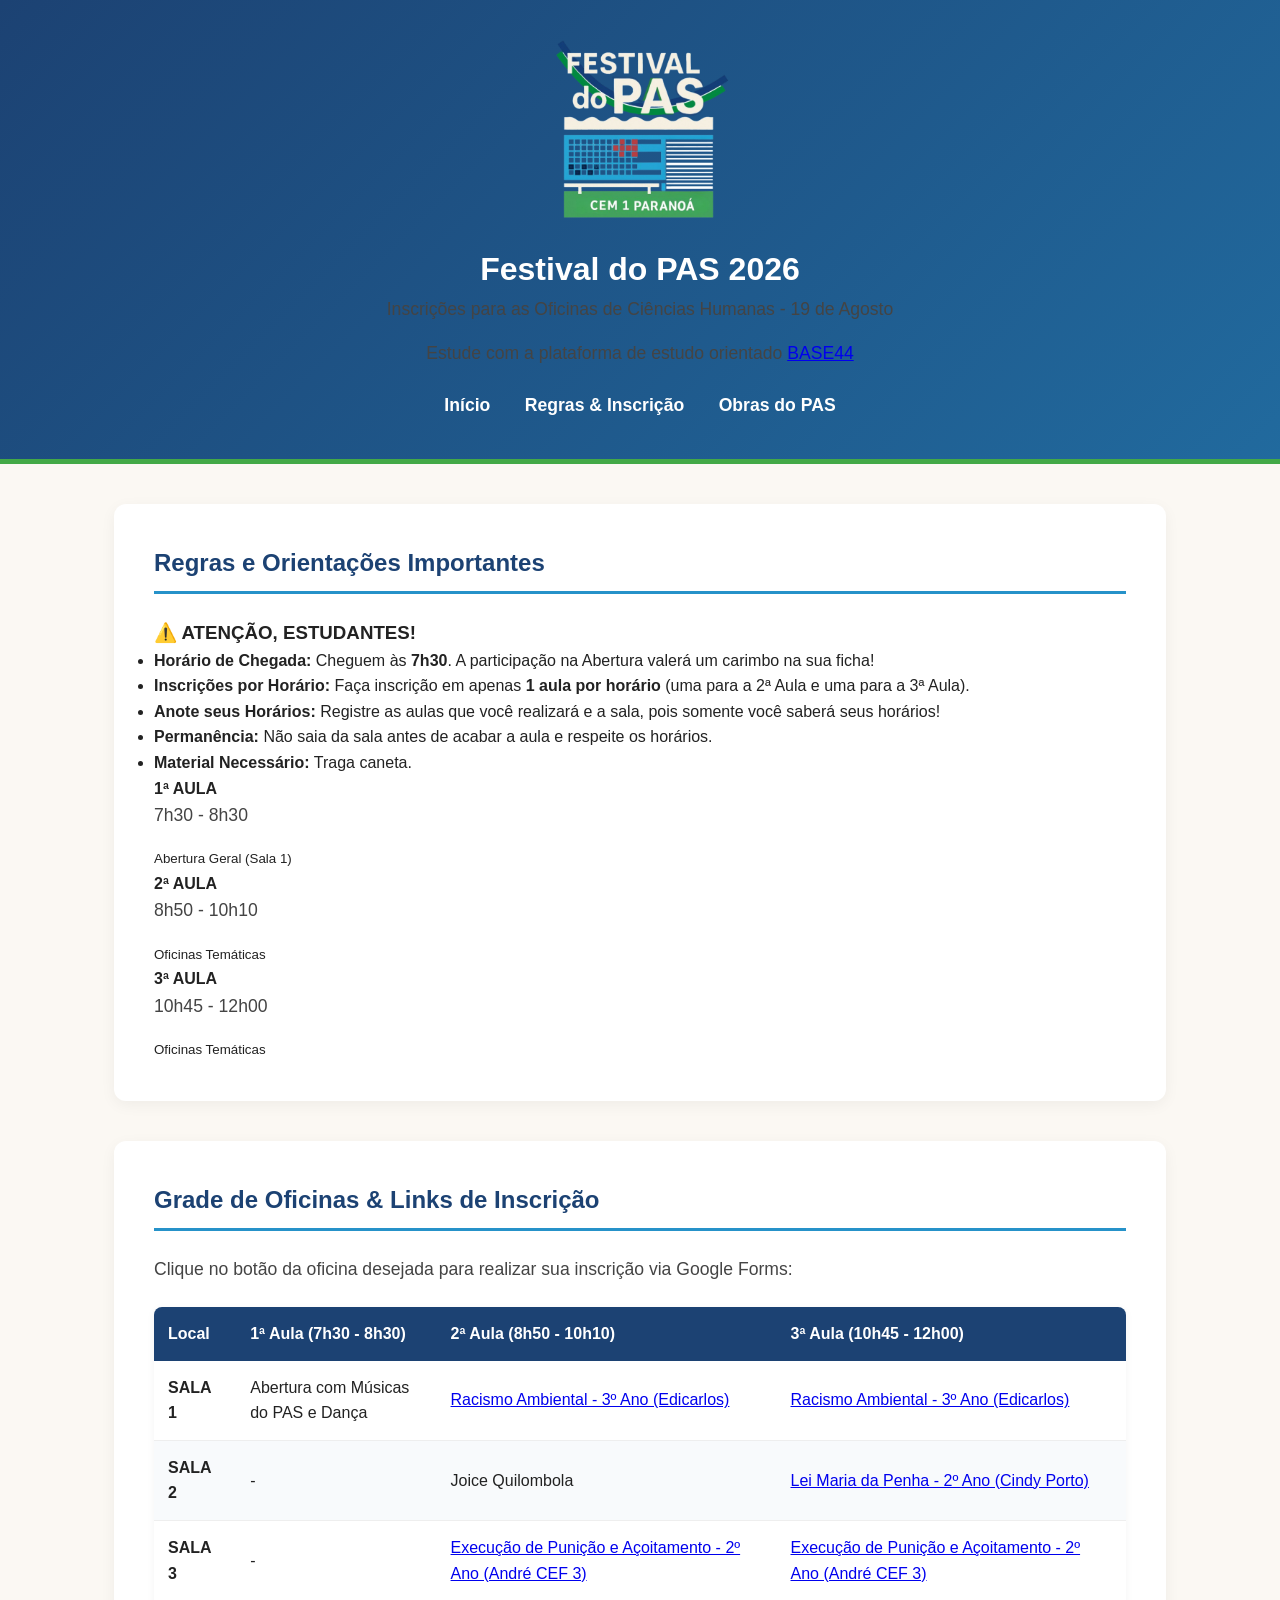
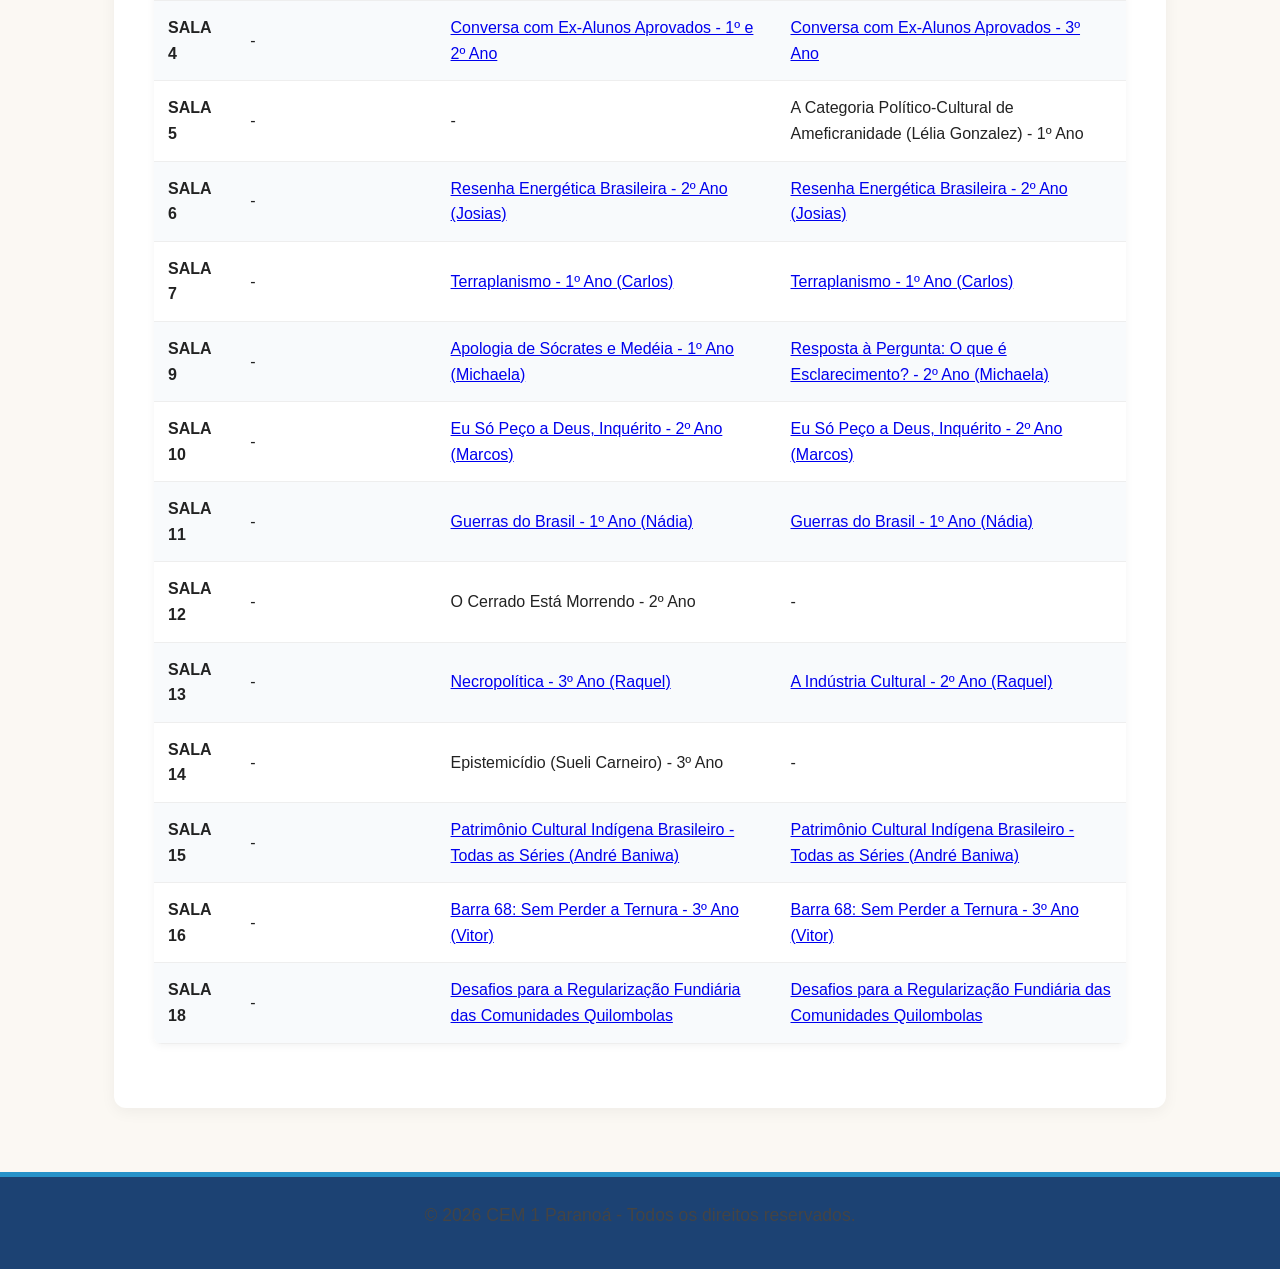
==== forminscricao.html @ 6276256a "Add files via upload" ====
<!DOCTYPE html>
<html lang="pt-br">
<head>
    <meta charset="UTF-8">
    <meta name="viewport" content="width=device-width, initial-scale=1.0">
    <title>Inscrições - Festival do PAS 2026 - CEM 1 Paranoá</title>
    <link rel="stylesheet" href="style.css">
</head>
<body>

    <header>
        <div class="logo-container">
            <img src="logo.png" alt="Logo Festival do PAS - CEM 1 Paranoá">
        </div>
        <h1>Festival do PAS 2026</h1>
        <p class="header-subtitle">Inscrições para as Oficinas de Ciências Humanas - 19 de Agosto</p>
        <p class="header-subtitle">Estude com a plataforma de estudo orientado <a href="https://educonectado.base44.app/Home" target="_blank" class="link-base44">BASE44</a></p> 
        <nav>
            <a href="index.html">Início</a>
            <a href="inscricao.html" class="nav-active">Regras & Inscrição</a>
            <a href="obras_pas.html">Obras do PAS</a>
        </nav>
    </header>

    <div class="container">
        
        <!-- Regras e Orientações Importantes -->
        <section id="regras" class="animar-entrada">
            <h2>Regras e Orientações Importantes</h2>
            <div class="regras-box">
                <h3>⚠️ ATENÇÃO, ESTUDANTES!</h3>
                <ul class="regras-list">
                    <li><strong>Horário de Chegada:</strong> Cheguem às <strong>7h30</strong>. A participação na Abertura valerá um carimbo na sua ficha!</li>
                    <li><strong>Inscrições por Horário:</strong> Faça inscrição em apenas <strong>1 aula por horário</strong> (uma para a 2ª Aula e uma para a 3ª Aula).</li>
                    <li><strong>Anote seus Horários:</strong> Registre as aulas que você realizará e a sala, pois somente você saberá seus horários!</li>
                    <li><strong>Permanência:</strong> Não saia da sala antes de acabar a aula e respeite os horários.</li>
                    <li><strong>Material Necessário:</strong> Traga caneta.</li>
                </ul>
            </div>

            <div class="horarios-info">
                <div class="horario-card">
                    <h4>1ª AULA</h4>
                    <p>7h30 - 8h30</p>
                    <small>Abertura Geral (Sala 1)</small>
                </div>
                <div class="horario-card">
                    <h4>2ª AULA</h4>
                    <p>8h50 - 10h10</p>
                    <small>Oficinas Temáticas</small>
                </div>
                <div class="horario-card">
                    <h4>3ª AULA</h4>
                    <p>10h45 - 12h00</p>
                    <small>Oficinas Temáticas</small>
                </div>
            </div>
        </section>

        <!-- Tabela de Oficinas e Links de Inscrição -->
        <section id="oficinas" class="animar-entrada">
            <h2>Grade de Oficinas & Links de Inscrição</h2>
            <p>Clique no botão da oficina desejada para realizar sua inscrição via Google Forms:</p>

            <div class="table-responsive">
                <table>
                    <thead>
                        <tr>
                            <th>Local</th>
                            <th>1ª Aula (7h30 - 8h30)</th>
                            <th>2ª Aula (8h50 - 10h10)</th>
                            <th>3ª Aula (10h45 - 12h00)</th>
                        </tr>
                    </thead>
                    <tbody>
                        <tr>
                            <td><strong>SALA 1</strong></td>
                            <td>Abertura com Músicas do PAS e Dança</td>
                            <td><a href="https://docs.google.com/forms/d/e/1FAIpQLScPtRq3sa3ZO0nm8jo3_hA0uq4TuVteVti5uzo6Lu3TLvKDow/viewform?usp=publish-editor" target="_blank" class="oficina-link">Racismo Ambiental - 3º Ano (Edicarlos)</a></td>
                            <td><a href="https://docs.google.com/forms/d/e/1FAIpQLSehTmVwo123Wmm-1dWCJYsnKZBIgPYTmJ-W1ZJ8TFBc1DajIg/viewform?usp=header" target="_blank" class="oficina-link">Racismo Ambiental - 3º Ano (Edicarlos)</a></td>
                        </tr>
                        <tr>
                            <td><strong>SALA 2</strong></td>
                            <td>-</td>
                            <td><span class="status-pendente">Joice Quilombola</span></td>
                            <td><a href="https://docs.google.com/forms/d/e/1FAIpQLSclWUi77KO20KzU6oZGlITAlIBweVQ9Bu3rYlbQzV83I3tO5A/viewform?usp=publish-editor" target="_blank" class="oficina-link">Lei Maria da Penha - 2º Ano (Cindy Porto)</a></td>
                        </tr>
                        <tr>
                            <td><strong>SALA 3</strong></td>
                            <td>-</td>
                            <td><a href="https://docs.google.com/forms/d/e/1FAIpQLSc52Ds3wAA375qGufdUHyMuS7sYXZVF0E9tW6pIGajxBAzGEQ/viewform?usp=publish-editor" target="_blank" class="oficina-link">Execução de Punição e Açoitamento - 2º Ano (André CEF 3)</a></td>
                            <td><a href="https://docs.google.com/forms/d/e/1FAIpQLSfnxTm4PnJM7YED0nUDdAbVJj8NAaPgSiWFgFOUjJIAswwDnQ/viewform?usp=publish-editor" target="_blank" class="oficina-link">Execução de Punição e Açoitamento - 2º Ano (André CEF 3)</a></td>
                        </tr>
                        <tr>
                            <td><strong>SALA 4</strong></td>
                            <td>-</td>
                            <td><a href="https://docs.google.com/forms/d/e/1FAIpQLSdfspEyhhRNfI4KUp9s6s2SFO3kVVhZr9R7JaMynNdQenVxWQ/viewform?usp=publish-editor" target="_blank" class="oficina-link">Conversa com Ex-Alunos Aprovados - 1º e 2º Ano</a></td>
                            <td><a href="https://docs.google.com/forms/d/e/1FAIpQLSf9jXlIrrnbakTxFWFPfQ-s28l0mHnMaMvLG-2NQoO6arsahg/viewform?usp=publish-editor" target="_blank" class="oficina-link">Conversa com Ex-Alunos Aprovados - 3º Ano</a></td>
                        </tr>
                        <tr>
                            <td><strong>SALA 5</strong></td>
                            <td>-</td>
                            <td>-</td>
                            <td><span class="status-pendente">A Categoria Político-Cultural de Ameficranidade (Lélia Gonzalez) - 1º Ano</span></td>
                        </tr>
                        <tr>
                            <td><strong>SALA 6</strong></td>
                            <td>-</td>
                            <td><a href="https://docs.google.com/forms/d/e/1FAIpQLSf-rOTgQBq2q6dhbECFEIknWI3-I06YF0DyDsY9DjaqHipMmQ/viewform?usp=publish-editor" target="_blank" class="oficina-link">Resenha Energética Brasileira - 2º Ano (Josias)</a></td>
                            <td><a href="https://docs.google.com/forms/d/e/1FAIpQLSdXfm6XT75jiR1rBws2Z2ALdVQocW-HF7jnwAwP4IEuHP3d9w/viewform?usp=publish-editor" target="_blank" class="oficina-link">Resenha Energética Brasileira - 2º Ano (Josias)</a></td>
                        </tr>
                        <tr>
                            <td><strong>SALA 7</strong></td>
                            <td>-</td>
                            <td><a href="https://docs.google.com/forms/d/e/1FAIpQLScphFr60W6oDI2eLcAb_5NtfSoloYdv6-_dOKlwXyogn-YPLA/viewform?usp=publish-editor" target="_blank" class="oficina-link">Terraplanismo - 1º Ano (Carlos)</a></td>
                            <td><a href="https://docs.google.com/forms/d/e/1FAIpQLSfC6HWiuh9gAsIEfC6DuJnLufUEjkDx5YsGat5JQqF-LnmrBQ/viewform?usp=publish-editor" target="_blank" class="oficina-link">Terraplanismo - 1º Ano (Carlos)</a></td>
                        </tr>
                        <tr>
                            <td><strong>SALA 9</strong></td>
                            <td>-</td>
                            <td><a href="https://docs.google.com/forms/d/e/1FAIpQLSeL2XFyfodAMW24Lw8IUyx2nE3UX7MBfOQ_etNb7mx1QMHcFA/viewform?usp=publish-editor" target="_blank" class="oficina-link">Apologia de Sócrates e Medéia - 1º Ano (Michaela)</a></td>
                            <td><a href="https://docs.google.com/forms/d/e/1FAIpQLScD33El-6WKlgFVJO6Lo6dIp4kjlfALuuXBuwQUh_POb32Hyw/viewform?usp=publish-editor" target="_blank" class="oficina-link">Resposta à Pergunta: O que é Esclarecimento? - 2º Ano (Michaela)</a></td>
                        </tr>
                        <tr>
                            <td><strong>SALA 10</strong></td>
                            <td>-</td>
                            <td><a href="https://docs.google.com/forms/d/e/1FAIpQLSdXTbb4gko1FjBnMFhc4XKsOCwvnwyAPdP45DoIScmybIhmtA/viewform?usp=publish-editor" target="_blank" class="oficina-link">Eu Só Peço a Deus, Inquérito - 2º Ano (Marcos)</a></td>
                            <td><a href="https://docs.google.com/forms/d/e/1FAIpQLScXD1efCZVItuXShLX7Vf1uot2Ml1fhTbYd8Bguz5l8x9zz3w/viewform?usp=publish-editor" target="_blank" class="oficina-link">Eu Só Peço a Deus, Inquérito - 2º Ano (Marcos)</a></td>
                        </tr>
                        <tr>
                            <td><strong>SALA 11</strong></td>
                            <td>-</td>
                            <td><a href="https://docs.google.com/forms/d/e/1FAIpQLSemY340fr3mHbwje04lQEN0qsy08dBIZA3H8bsX0fq0Vkah5g/viewform?usp=publish-editor" target="_blank" class="oficina-link">Guerras do Brasil - 1º Ano (Nádia)</a></td>
                            <td><a href="https://docs.google.com/forms/d/e/1FAIpQLSfHC3stkS8dANPRMn6k6AFSmId_3rvQ4MQ7OHRempajfdvvmA/viewform?usp=publish-editor" target="_blank" class="oficina-link">Guerras do Brasil - 1º Ano (Nádia)</a></td>
                        </tr>
                        <tr>
                            <td><strong>SALA 12</strong></td>
                            <td>-</td>
                            <td><span class="status-pendente">O Cerrado Está Morrendo - 2º Ano</span></td>
                            <td>-</td>
                        </tr>
                        <tr>
                            <td><strong>SALA 13</strong></td>
                            <td>-</td>
                            <td><a href="https://docs.google.com/forms/d/e/1FAIpQLScpMJpDwWyhmfjkfOj7SUKT5PI8mdolW8uwexk9UwXy8wQj7Q/viewform?usp=publish-editor" target="_blank" class="oficina-link">Necropolítica - 3º Ano (Raquel)</a></td>
                            <td><a href="https://docs.google.com/forms/d/e/1FAIpQLSeJeCE9KLqoSmyomF1bW5HyRoAZjzdNIVZ7MU5F4kBCCvBXiQ/viewform?usp=publish-editor" target="_blank" class="oficina-link">A Indústria Cultural - 2º Ano (Raquel)</a></td>
                        </tr>
                        <tr>
                            <td><strong>SALA 14</strong></td>
                            <td>-</td>
                            <td><span class="status-pendente">Epistemicídio (Sueli Carneiro) - 3º Ano</span></td>
                            <td>-</td>
                        </tr>
                        <tr>
                            <td><strong>SALA 15</strong></td>
                            <td>-</td>
                            <td><a href="https://docs.google.com/forms/d/e/1FAIpQLSfTQb0PcEgXxtl5SYKAigbkN-bmqKGjpNM0AuZWLLoahwkxeg/viewform?usp=publish-editor" target="_blank" class="oficina-link">Patrimônio Cultural Indígena Brasileiro - Todas as Séries (André Baniwa)</a></td>
                            <td><a href="https://docs.google.com/forms/d/e/1FAIpQLSdvWmAibiIh1oz0qGQlrVwjNNSBe59HwYs6wfLiMeQHCEKoWQ/viewform?usp=publish-editor" target="_blank" class="oficina-link">Patrimônio Cultural Indígena Brasileiro - Todas as Séries (André Baniwa)</a></td>
                        </tr>
                        <tr>
                            <td><strong>SALA 16</strong></td>
                            <td>-</td>
                            <td><a href="https://docs.google.com/forms/d/e/1FAIpQLSfRgjq2Q8CbsiE2JCGJod3QOISzVWbRtj8kyEIr9xFD1SH9og/viewform?usp=publish-editor" target="_blank" class="oficina-link">Barra 68: Sem Perder a Ternura - 3º Ano (Vitor)</a></td>
                            <td><a href="https://docs.google.com/forms/d/e/1FAIpQLScklGiiypDrzCzKbwvLM8riLG0DckW0i8OZAQnV4EGyswRMmw/viewform?usp=publish-editor" target="_blank" class="oficina-link">Barra 68: Sem Perder a Ternura - 3º Ano (Vitor)</a></td>
                        </tr>
                        <tr>
                            <td><strong>SALA 18</strong></td>
                            <td>-</td>
                            <td><a href="https://docs.google.com/forms/d/e/1FAIpQLSclLr53IkBZD95oiE3Hf1vNfjFwFMEaty1iKDAC1uzyVTzCmA/viewform?usp=publish-editor" target="_blank" class="oficina-link">Desafios para a Regularização Fundiária das Comunidades Quilombolas</a></td>
                            <td><a href="https://docs.google.com/forms/d/e/1FAIpQLSdnBFuvQ-TkPK3VpsKsnROZre0-KNLrhnPM6w2dCWJtLrqpYg/viewform?usp=publish-editor" target="_blank" class="oficina-link">Desafios para a Regularização Fundiária das Comunidades Quilombolas</a></td>
                        </tr>
                    </tbody>
                </table>
            </div>
        </section>

    </div>

    <footer>
        <p>&copy; 2026 CEM 1 Paranoá - Todos os direitos reservados.</p>
    </footer>

    <script src="script.js"></script>
</body>
</html>
---- style.css ----
/* Paleta de Cores baseada na Logo do CEM 1 Paranoá */
:root {
    --azul-escuro: #1c4273;
    --azul-claro: #2692c9;
    --verde: #43a947;
    --vermelho: #d9381e;
    --bg-claro: #fbf8f3;
    --branco: #ffffff;
    --texto-escuro: #222222;
}

* {
    margin: 0;
    padding: 0;
    box-sizing: border-box;
    font-family: 'Segoe UI', Tahoma, Geneva, Verdana, sans-serif;
}

body {
    background-color: var(--bg-claro);
    color: var(--texto-escuro);
    line-height: 1.6;
    overflow-x: hidden; /* Evita barras de rolagem indesejadas nas animações */
}

/* Cabeçalho */
header {
    background: linear-gradient(-45deg, #1c4273, #2692c9, #1c4273);
    background-size: 400% 400%;
    animation: gradientBG 15s ease infinite; /* Gradiente que se move suavemente ao fundo */
    color: var(--branco);
    padding: 2.5rem 1.5rem;
    text-align: center;
    border-bottom: 5px solid var(--verde);
}

@keyframes gradientBG {
    0% { background-position: 0% 50%; }
    50% { background-position: 100% 50%; }
    100% { background-position: 0% 50%; }
}

.logo-container img {
    max-width: 180px;
    height: auto;
    margin-bottom: 1rem;
    transition: transform 0.5s cubic-bezier(0.175, 0.885, 0.32, 1.275);
}

.logo-container img:hover {
    transform: scale(1.08) rotate(2deg); /* Logo ganha vida ao passar o mouse */
}

nav {
    margin-top: 1.5rem;
}

nav a {
    color: var(--branco);
    text-decoration: none;
    margin: 0 15px;
    font-weight: bold;
    font-size: 1.1rem;
    position: relative;
    padding-bottom: 5px;
    transition: color 0.3s;
}

/* Linha dinâmica sob os links do menu */
nav a::after {
    content: '';
    position: absolute;
    width: 0;
    height: 3px;
    bottom: 0;
    left: 0;
    background-color: var(--verde);
    transition: width 0.3s ease;
}

nav a:hover::after {
    width: 100%;
}

nav a:hover {
    color: var(--branco);
}

/* Containers de Conteúdo */
.container {
    max-width: 1100px;
    margin: 2.5rem auto;
    padding: 0 1.5rem;
}

section {
    background: var(--branco);
    padding: 2.5rem;
    border-radius: 12px;
    box-shadow: 0 4px 15px rgba(0,0,0,0.05);
    margin-bottom: 2.5rem;
    transition: transform 0.3s ease, box-shadow 0.3s ease;
}

section:hover {
    box-shadow: 0 8px 25px rgba(0,0,0,0.1); /* Sombra mais profunda no hover */
}

h2 {
    color: var(--azul-escuro);
    margin-bottom: 1.5rem;
    border-bottom: 3px solid var(--azul-claro);
    padding-bottom: 0.5rem;
}

p {
    margin-bottom: 1rem;
    font-size: 1.1rem;
    color: #444;
}

/* Botões */
.btn {
    display: inline-block;
    background-color: var(--vermelho);
    color: var(--branco);
    padding: 1rem 2.5rem;
    text-decoration: none;
    font-weight: bold;
    font-size: 1.2rem;
    border-radius: 50px; /* Botão mais arredondado e moderno */
    text-align: center;
    transition: all 0.3s cubic-bezier(0.175, 0.885, 0.32, 1.275);
    box-shadow: 0 4px 15px rgba(217, 56, 30, 0.3);
}

.btn:hover {
    background-color: #b82e18;
    transform: translateY(-4px);
    box-shadow: 0 8px 25px rgba(217, 56, 30, 0.5);
}

.btn:active {
    transform: translateY(-1px);
}

.center-btn {
    text-align: center;
    margin-top: 2rem;
}

/* Seção de Fotos (Grid) */
.galeria {
    display: grid;
    grid-template-columns: repeat(auto-fit, minmax(280px, 1fr));
    gap: 1.5rem;
    margin-top: 1.5rem;
}

.foto-card {
    background: #eee;
    height: 250px; /* Ajustado para padrão fixo */
    border-radius: 8px;
    display: flex;
    align-items: center;
    justify-content: center;
    overflow: hidden;
    box-shadow: 0 4px 8px rgba(0,0,0,0.1);
    transition: all 0.3s ease;
    cursor: pointer;
}

.foto-card:hover {
    transform: translateY(-5px);
    box-shadow: 0 8px 16px rgba(0,0,0,0.15);
}

/* Seção de Relatos */
.relatos-container {
    display: flex;
    flex-direction: column;
    gap: 1.5rem;
}

.relato-box {
    border-left: 5px solid var(--verde);
    background: #f9f9f9;
    padding: 1.5rem;
    border-radius: 0 8px 8px 0;
    transition: transform 0.3s ease;
}

.relato-box:hover {
    transform: translateX(5px); /* Desloca sutilmente para o lado */
}

.relato-box em {
    display: block;
    margin-top: 0.5rem;
    color: var(--azul-escuro);
    font-weight: bold;
}

/* Tabela de Horários */
table {
    width: 100%;
    border-collapse: collapse;
    margin: 1.5rem 0;
    border-radius: 8px;
    overflow: hidden;
    box-shadow: 0 2px 8px rgba(0,0,0,0.05);
}

th, td {
    padding: 14px;
    text-align: left;
    transition: background-color 0.2s;
}

th {
    background-color: var(--azul-escuro);
    color: var(--branco);
    border: none;
}

td {
    border-bottom: 1px solid #eee;
}

tr:nth-child(even) {
    background-color: #f8fafc;
}

tr:hover td {
    background-color: rgba(38, 146, 201, 0.1); /* Ilumina a linha da tabela sob o mouse */
}

/* Rodapé */
footer {
    background-color: var(--azul-escuro);
    color: var(--branco);
    text-align: center;
    padding: 1.5rem;
    margin-top: 4rem;
    border-top: 5px solid var(--azul-claro);
}

/* --- CLASSES DE ANIMAÇÃO PARA O JAVASCRIPT --- */
.animar-entrada {
    opacity: 0;
    transform: translateY(40px);
    transition: opacity 0.8s ease-out, transform 0.8s ease-out;
}

.animar-entrada.visivel {
    opacity: 1;
    transform: translateY(0);
}

.foto-galeria {
    width: 100%;       
    height: 100%;     
    object-fit: cover; /* Corta proporcionalmente sem distorcer */
    border-radius: 8px; 
    transition: transform 0.5s ease;
}

.foto-card:hover .foto-galeria {
    transform: scale(1.04);
}
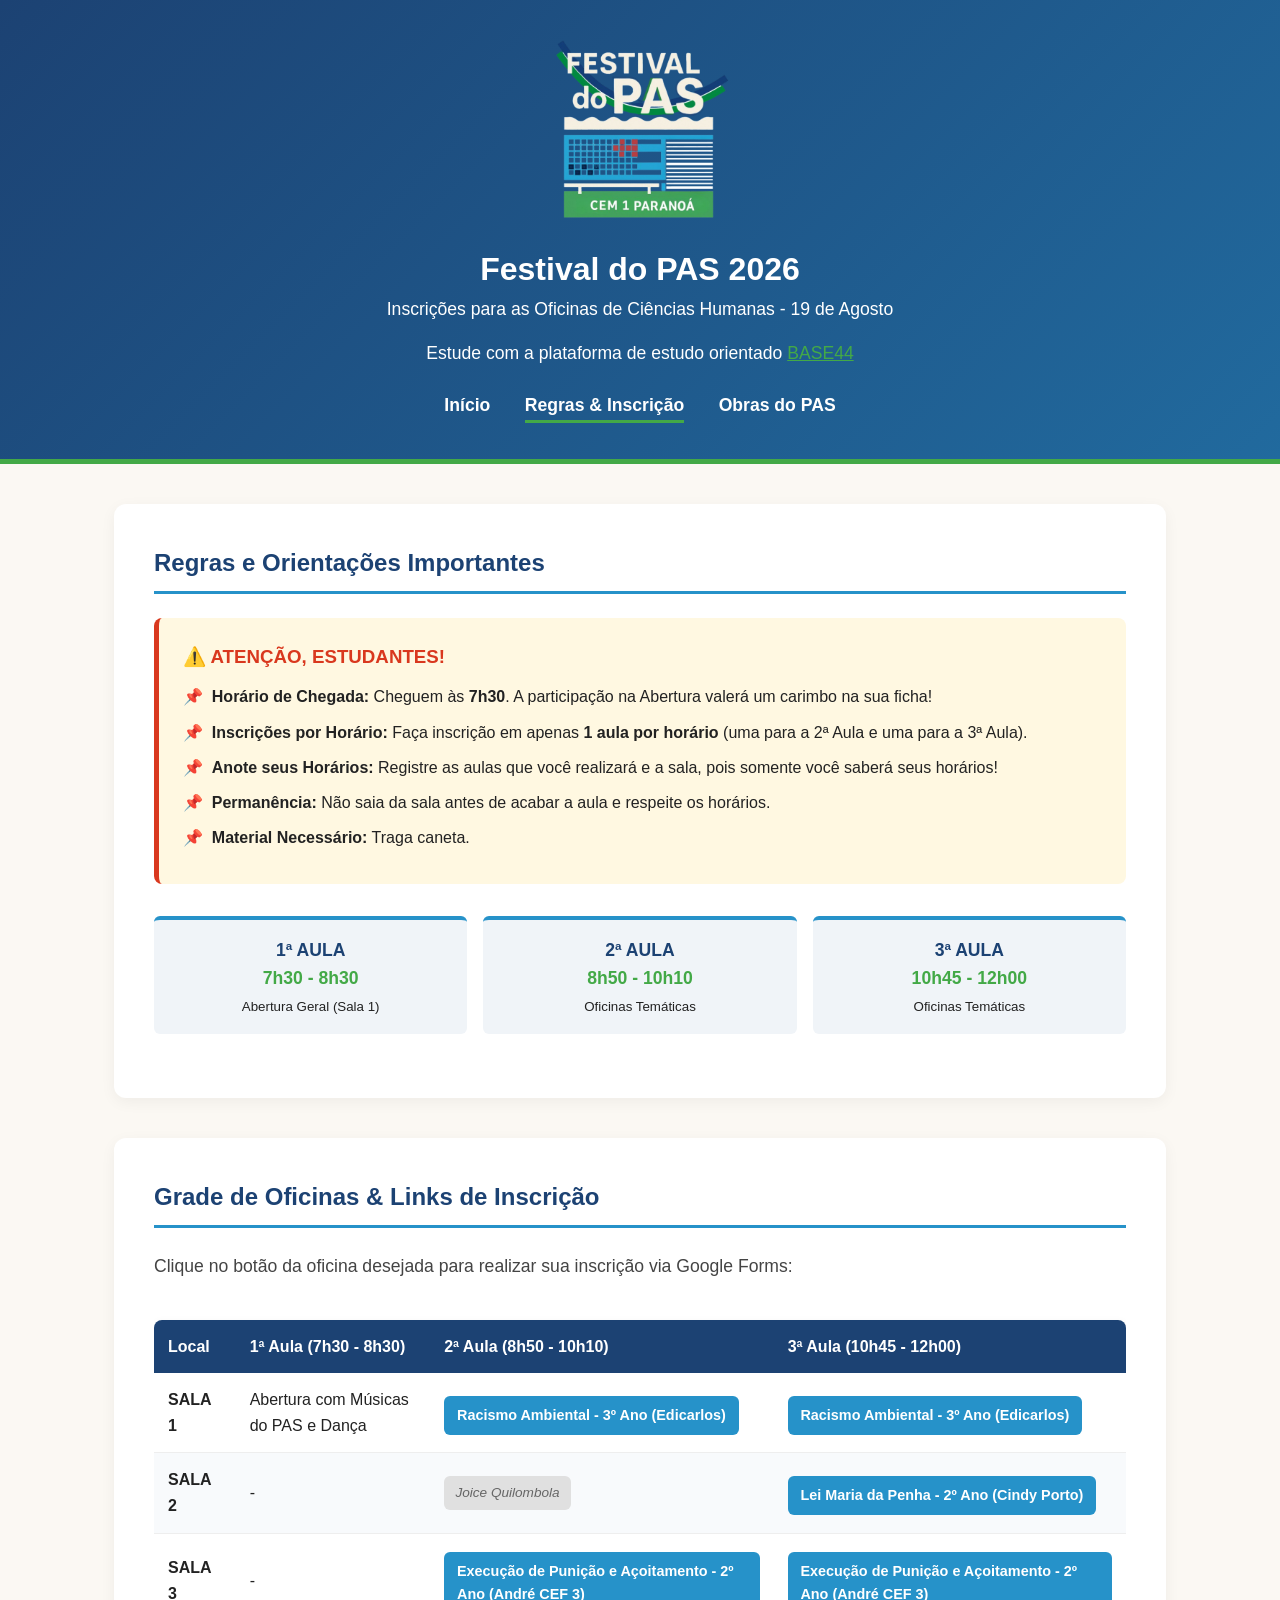
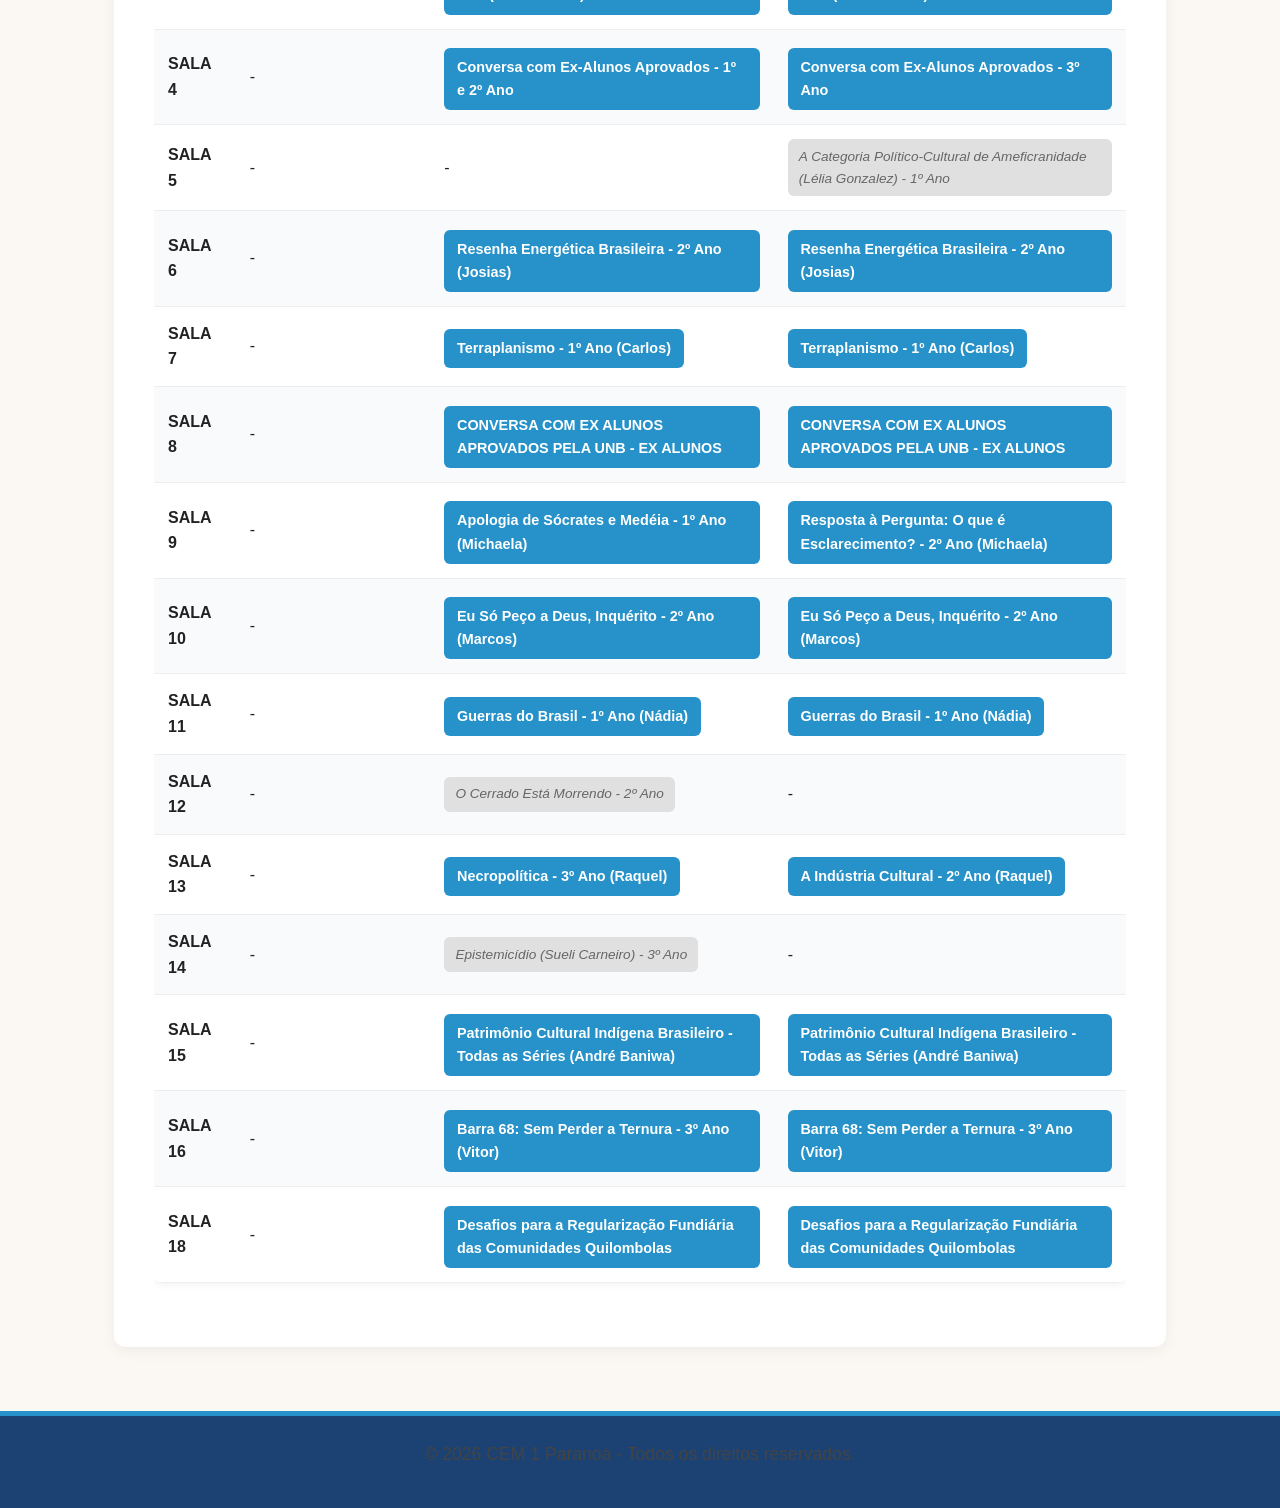
==== commit 5701b214: "Add files via upload" ====
--- a/forminscricao.html
+++ b/forminscricao.html
@@ -116,6 +116,12 @@
                             <td><a href="https://docs.google.com/forms/d/e/1FAIpQLSfC6HWiuh9gAsIEfC6DuJnLufUEjkDx5YsGat5JQqF-LnmrBQ/viewform?usp=publish-editor" target="_blank" class="oficina-link">Terraplanismo - 1º Ano (Carlos)</a></td>
                         </tr>
                         <tr>
+                            <td><strong>SALA 8</strong></td>
+                            <td>-</td>
+                            <td><a href="https://docs.google.com/forms/d/e/1FAIpQLScLveR-uBl7wnlFz2Jj37qEf4skRts8BJVBog01rBaSxLTLvA/viewform?usp=publish-editor" target="_blank" class="oficina-link">CONVERSA COM EX ALUNOS APROVADOS PELA UNB - EX ALUNOS</a></td>
+                            <td><a href="https://docs.google.com/forms/d/e/1FAIpQLSej_9ZLGlJRgR71Dl3ZpXcGXgFeGBH9V9uHcgkHSbtY4A6tMQ/viewform?usp=publish-editor" target="_blank" class="oficina-link">CONVERSA COM EX ALUNOS APROVADOS PELA UNB - EX ALUNOS</a></td>
+                        </tr>
+                        <tr>
                             <td><strong>SALA 9</strong></td>
                             <td>-</td>
                             <td><a href="https://docs.google.com/forms/d/e/1FAIpQLSeL2XFyfodAMW24Lw8IUyx2nE3UX7MBfOQ_etNb7mx1QMHcFA/viewform?usp=publish-editor" target="_blank" class="oficina-link">Apologia de Sócrates e Medéia - 1º Ano (Michaela)</a></td>
--- a/style.css
+++ b/style.css
@@ -34,6 +34,15 @@
     border-bottom: 5px solid var(--verde);
 }
 
+.header-subtitle {
+    color: var(--branco);
+}
+
+.link-base44 {
+    color: var(--verde);
+    text-decoration: underline;
+}
+
 @keyframes gradientBG {
     0% { background-position: 0% 50%; }
     50% { background-position: 100% 50%; }
@@ -64,6 +73,10 @@
     position: relative;
     padding-bottom: 5px;
     transition: color 0.3s;
+}
+
+nav a.nav-active {
+    border-bottom: 3px solid var(--verde);
 }
 
 /* Linha dinâmica sob os links do menu */
@@ -267,4 +280,96 @@
 
 .foto-card:hover .foto-galeria {
     transform: scale(1.04);
+}
+
+/* --- ESTILOS ADICIONADOS DE REGRAS, TABELAS E CARDS DE INSCRICÃO --- */
+.regras-box {
+    background-color: #fff8e1;
+    border-left: 5px solid var(--vermelho);
+    padding: 1.5rem;
+    border-radius: 8px;
+    margin-bottom: 2rem;
+}
+
+.regras-box h3 {
+    color: var(--vermelho);
+    margin-bottom: 0.8rem;
+}
+
+.regras-list {
+    list-style: none;
+    padding-left: 0;
+}
+
+.regras-list li {
+    position: relative;
+    padding-left: 1.8rem;
+    margin-bottom: 0.6rem;
+    font-weight: 500;
+}
+
+.regras-list li::before {
+    content: "📌";
+    position: absolute;
+    left: 0;
+    top: 0;
+}
+
+.horarios-info {
+    display: grid;
+    grid-template-columns: repeat(auto-fit, minmax(220px, 1fr));
+    gap: 1rem;
+    margin: 1.5rem 0;
+}
+
+.horario-card {
+    background: #f0f4f8;
+    border-top: 4px solid var(--azul-claro);
+    padding: 1rem;
+    border-radius: 6px;
+    text-align: center;
+}
+
+.horario-card h4 {
+    color: var(--azul-escuro);
+    font-size: 1.1rem;
+}
+
+.horario-card p {
+    margin-bottom: 0;
+    font-weight: bold;
+    color: var(--verde);
+}
+
+.oficina-link {
+    display: inline-block;
+    background-color: var(--azul-claro);
+    color: var(--branco);
+    padding: 0.5rem 0.8rem;
+    border-radius: 6px;
+    text-decoration: none;
+    font-size: 0.9rem;
+    font-weight: bold;
+    transition: background 0.2s, transform 0.2s;
+    margin-top: 0.3rem;
+}
+
+.oficina-link:hover {
+    background-color: var(--azul-escuro);
+    transform: translateY(-2px);
+}
+
+.status-pendente {
+    display: inline-block;
+    background-color: #e0e0e0;
+    color: #666;
+    padding: 0.4rem 0.7rem;
+    border-radius: 6px;
+    font-size: 0.85rem;
+    font-style: italic;
+}
+
+.table-responsive {
+    width: 100%;
+    overflow-x: auto;
 }
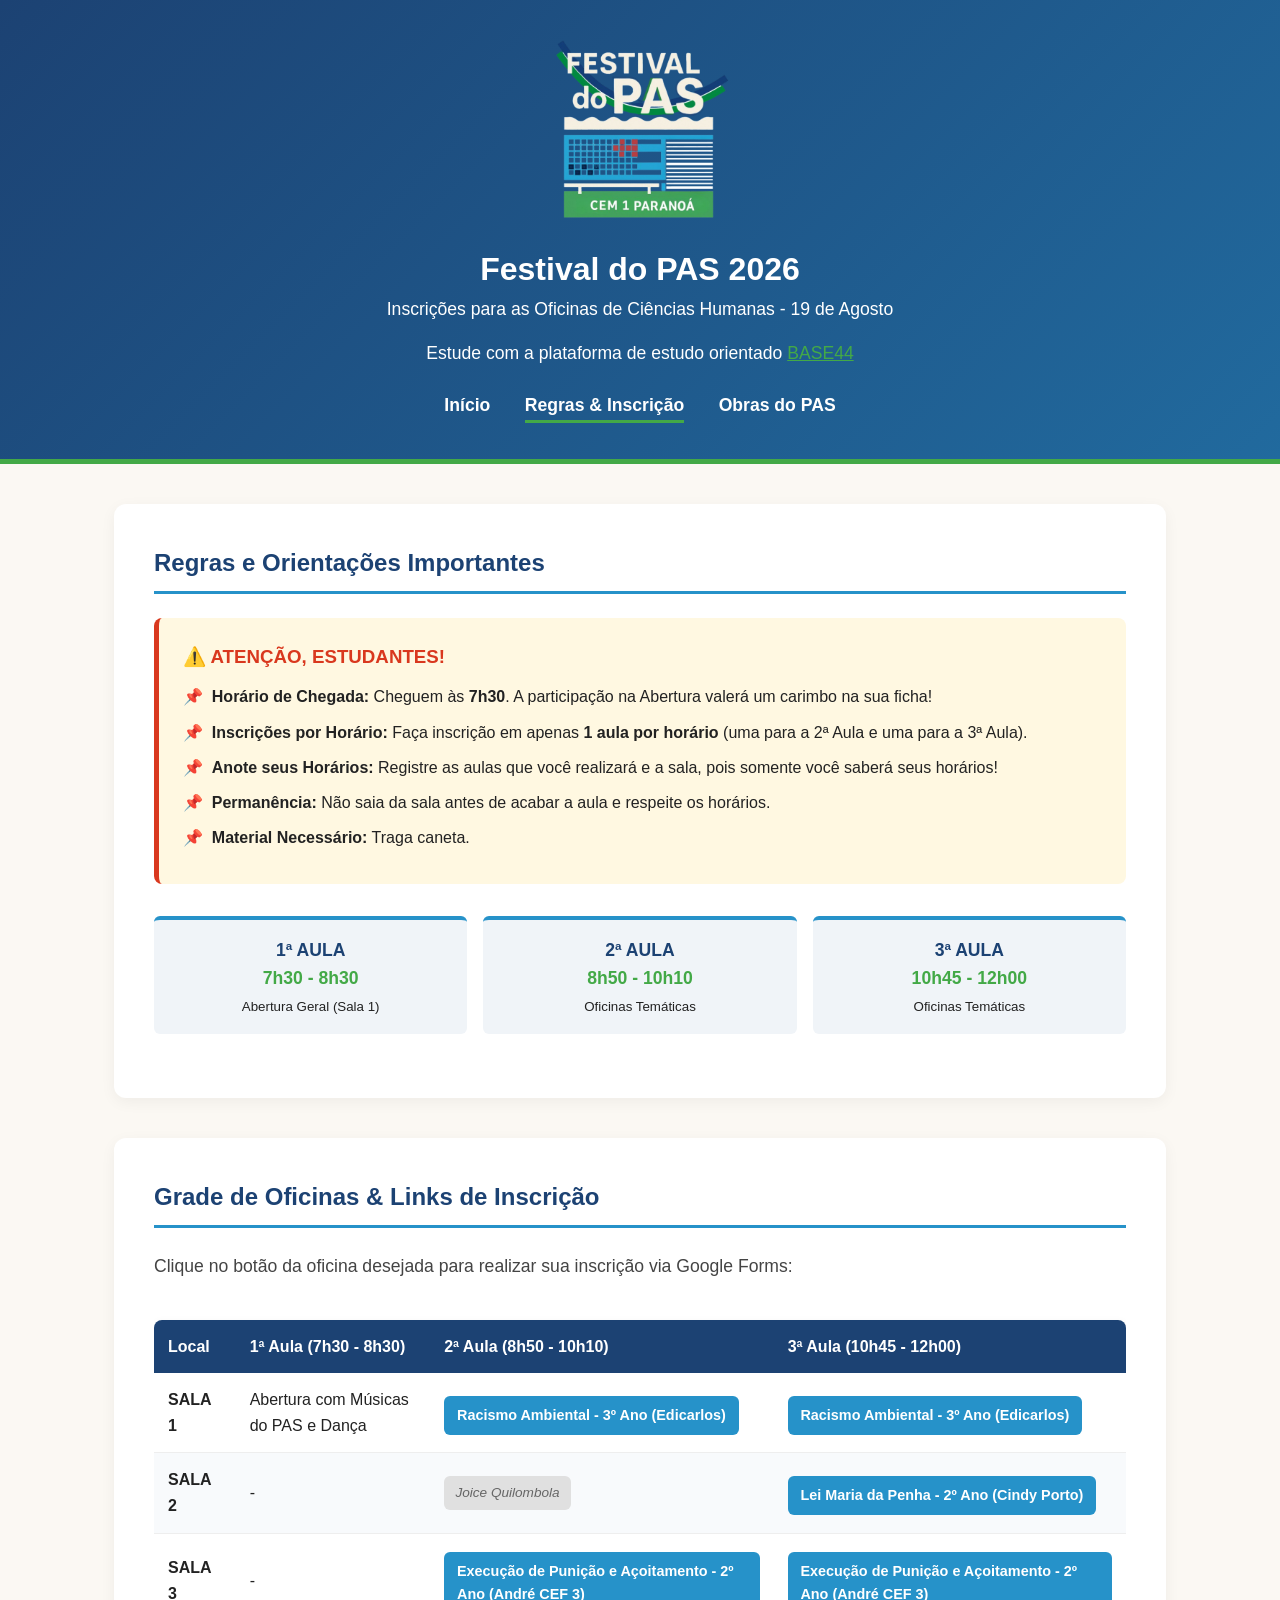
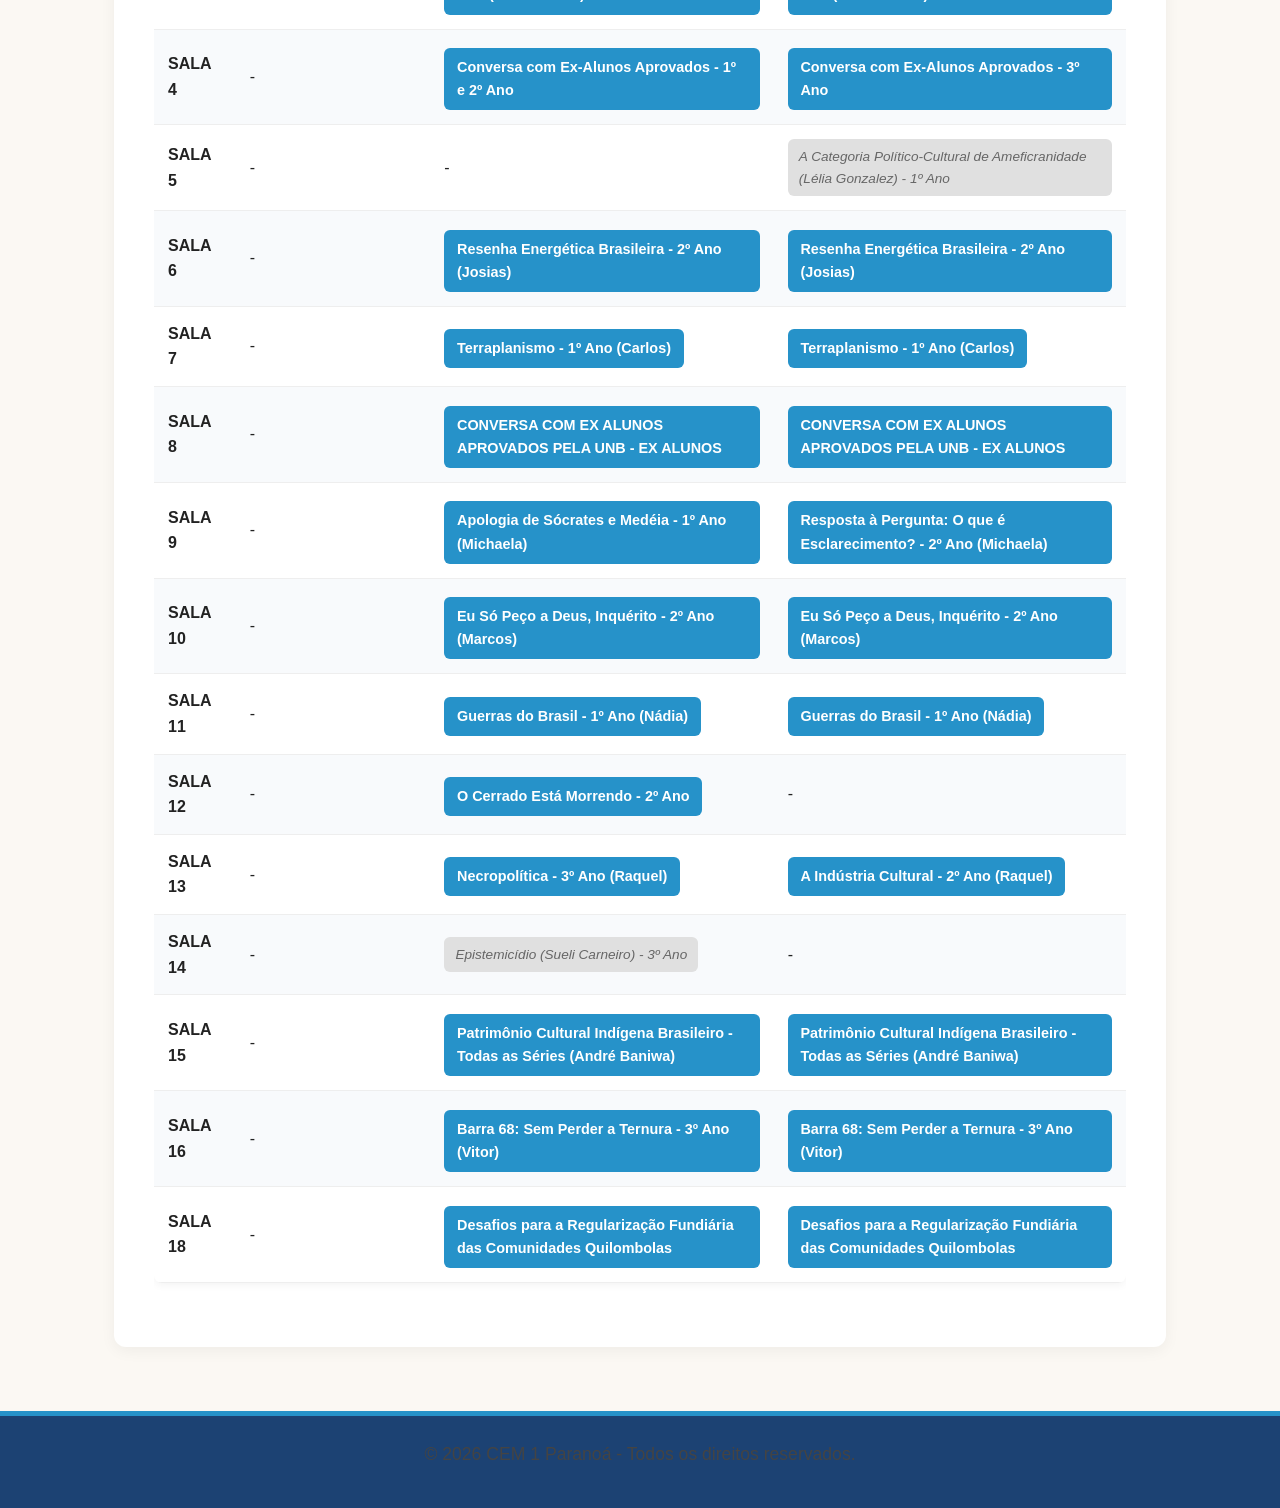
==== commit 13cca910: "Add files via upload" ====
--- a/forminscricao.html
+++ b/forminscricao.html
@@ -142,7 +142,7 @@
                         <tr>
                             <td><strong>SALA 12</strong></td>
                             <td>-</td>
-                            <td><span class="status-pendente">O Cerrado Está Morrendo - 2º Ano</span></td>
+                            <td><a href="https://docs.google.com/forms/d/e/1FAIpQLSeNPwH1zCeciIgVHGG0wkbA_W_D8RwaMJ2-UKztpEz-Wc4UOQ/viewform?usp=publish-editor" target="_blank" class="oficina-link">O Cerrado Está Morrendo - 2º Ano</span></td>
                             <td>-</td>
                         </tr>
                         <tr>
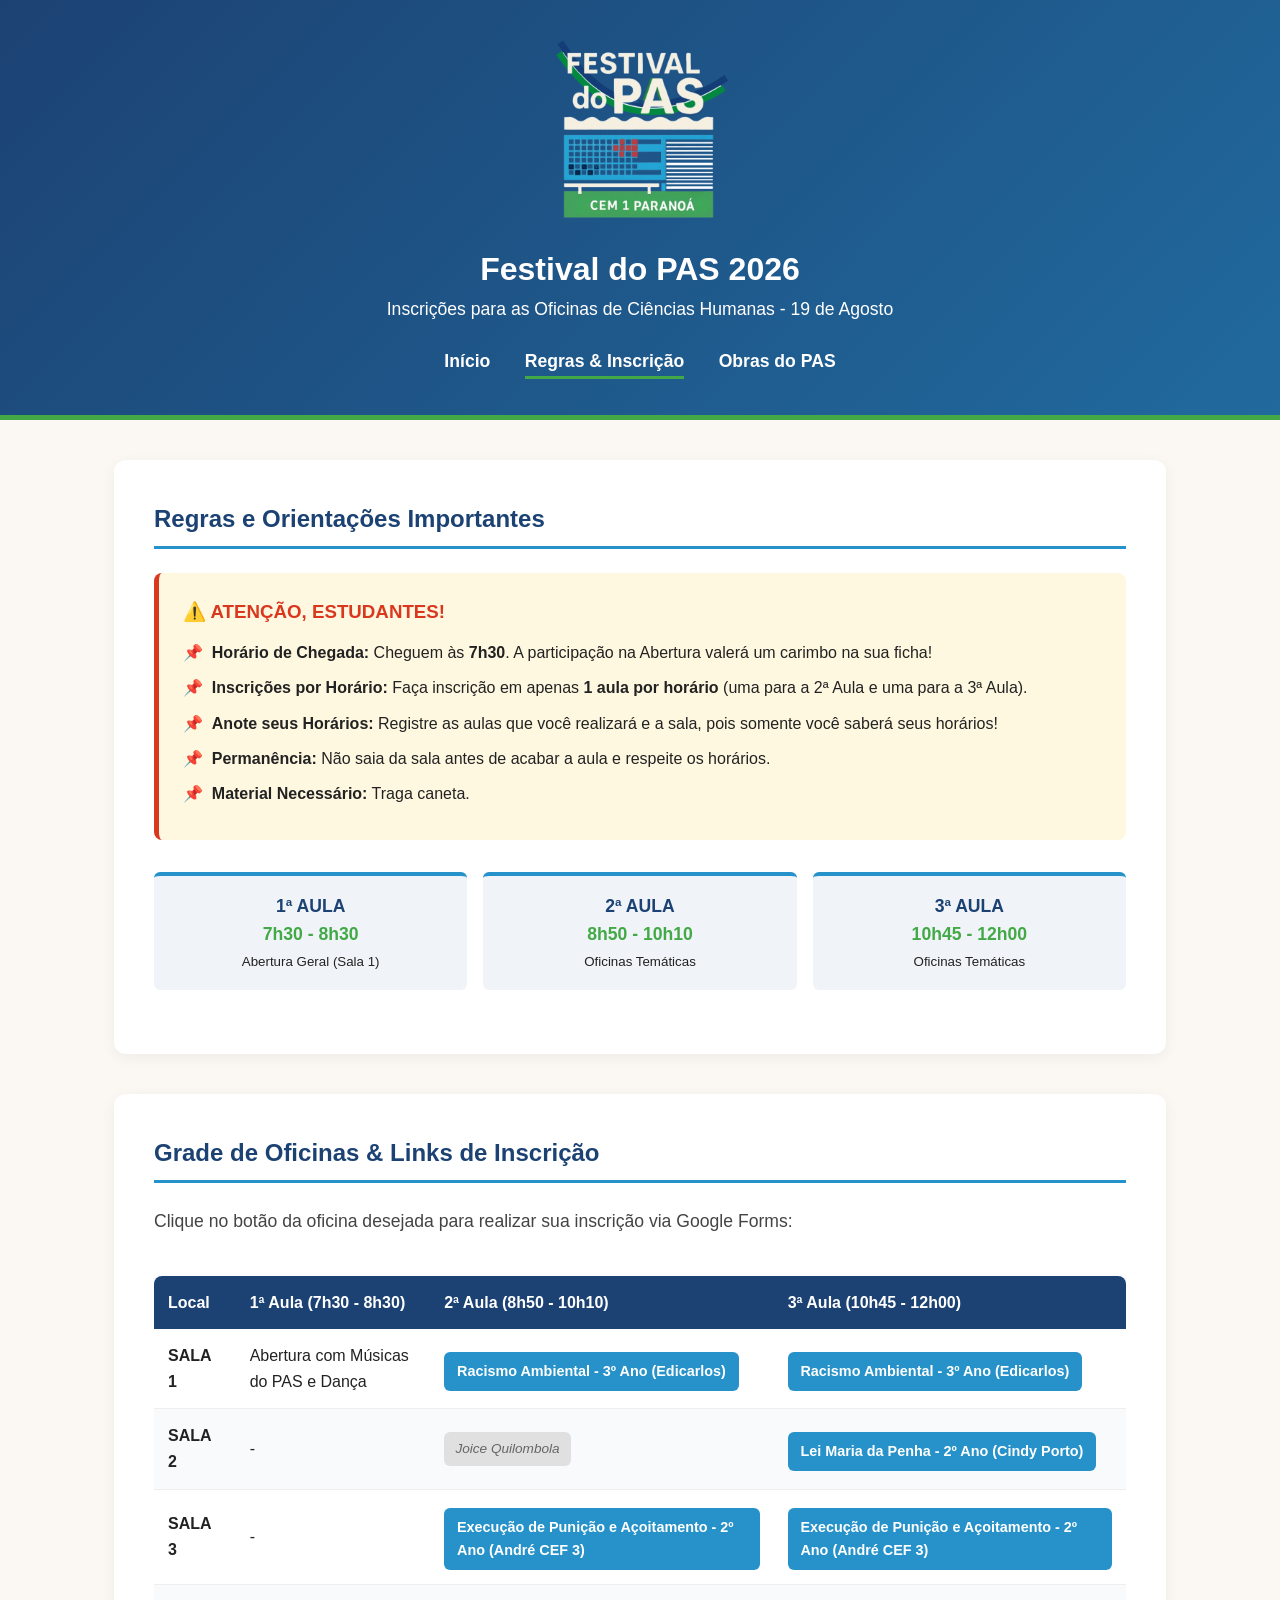
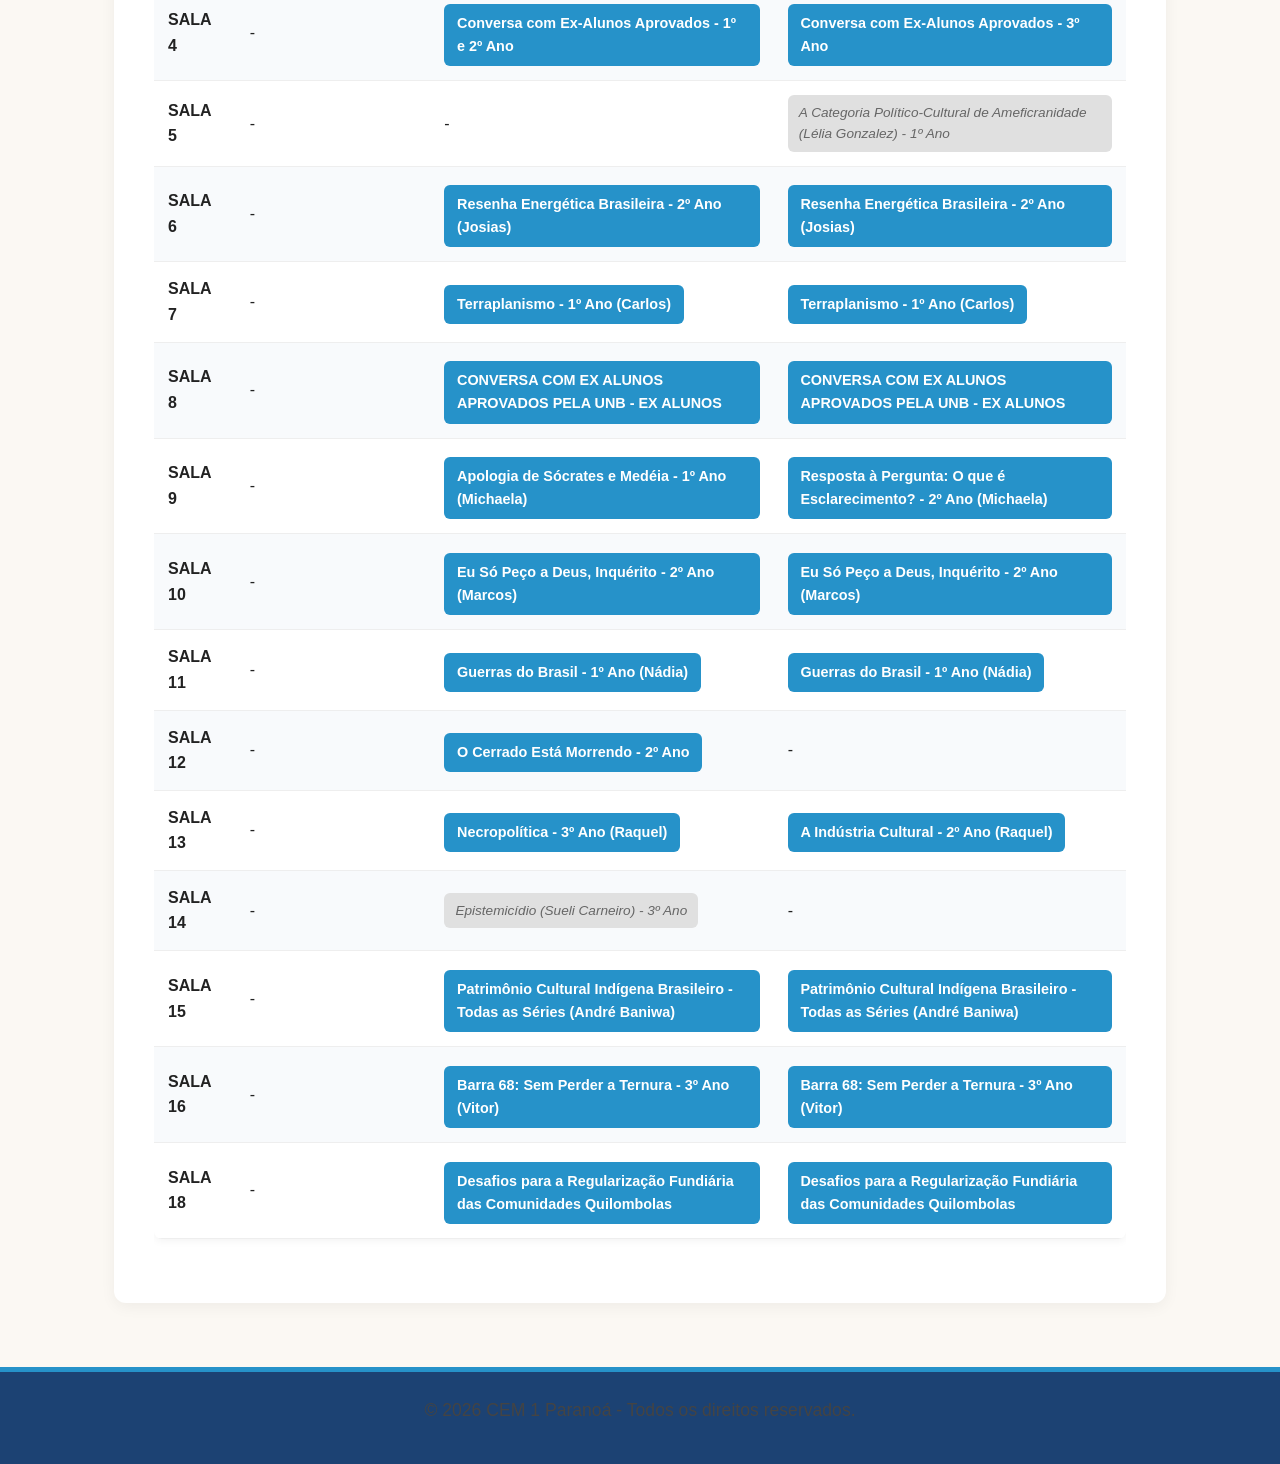
==== commit c25d9d66: "Update forminscricao.html" ====
--- a/forminscricao.html
+++ b/forminscricao.html
@@ -14,7 +14,6 @@
         </div>
         <h1>Festival do PAS 2026</h1>
         <p class="header-subtitle">Inscrições para as Oficinas de Ciências Humanas - 19 de Agosto</p>
-        <p class="header-subtitle">Estude com a plataforma de estudo orientado <a href="https://educonectado.base44.app/Home" target="_blank" class="link-base44">BASE44</a></p> 
         <nav>
             <a href="index.html">Início</a>
             <a href="inscricao.html" class="nav-active">Regras & Inscrição</a>
@@ -188,4 +187,4 @@
 
     <script src="script.js"></script>
 </body>
-</html>+</html>
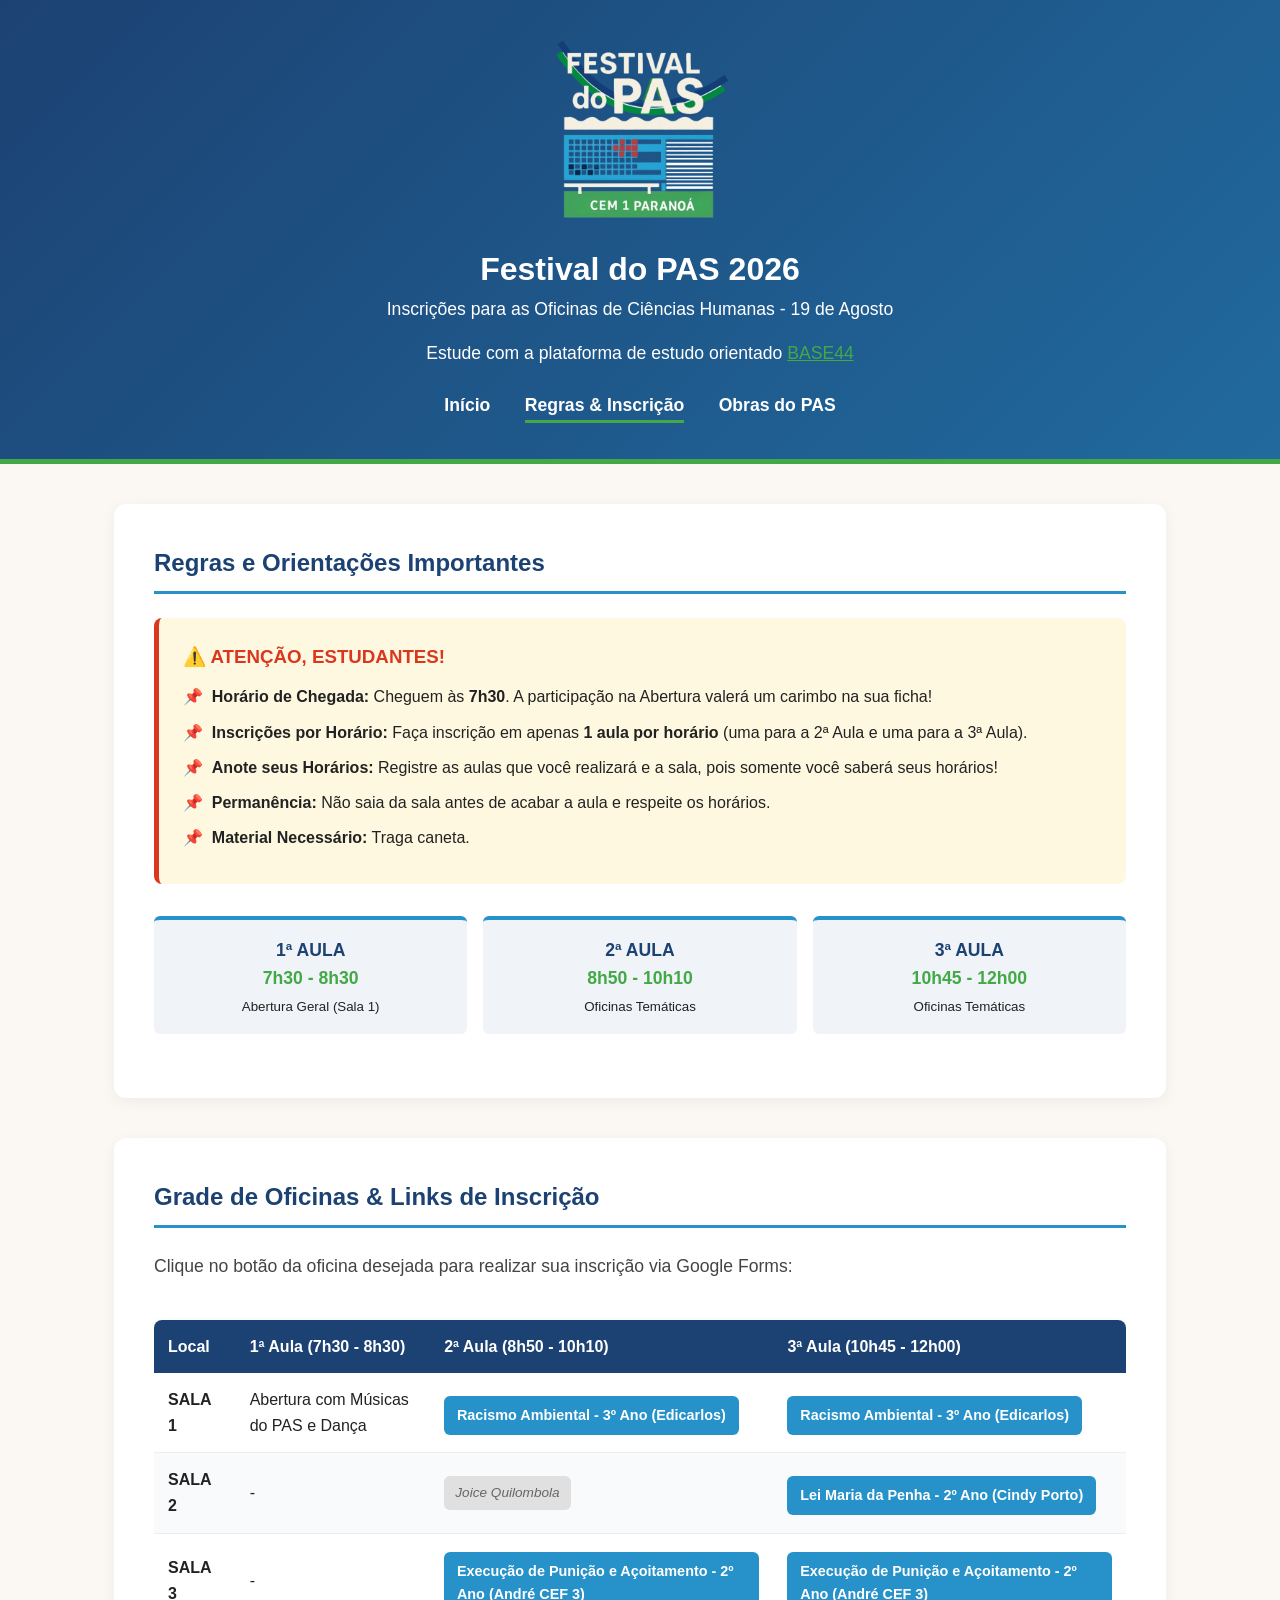
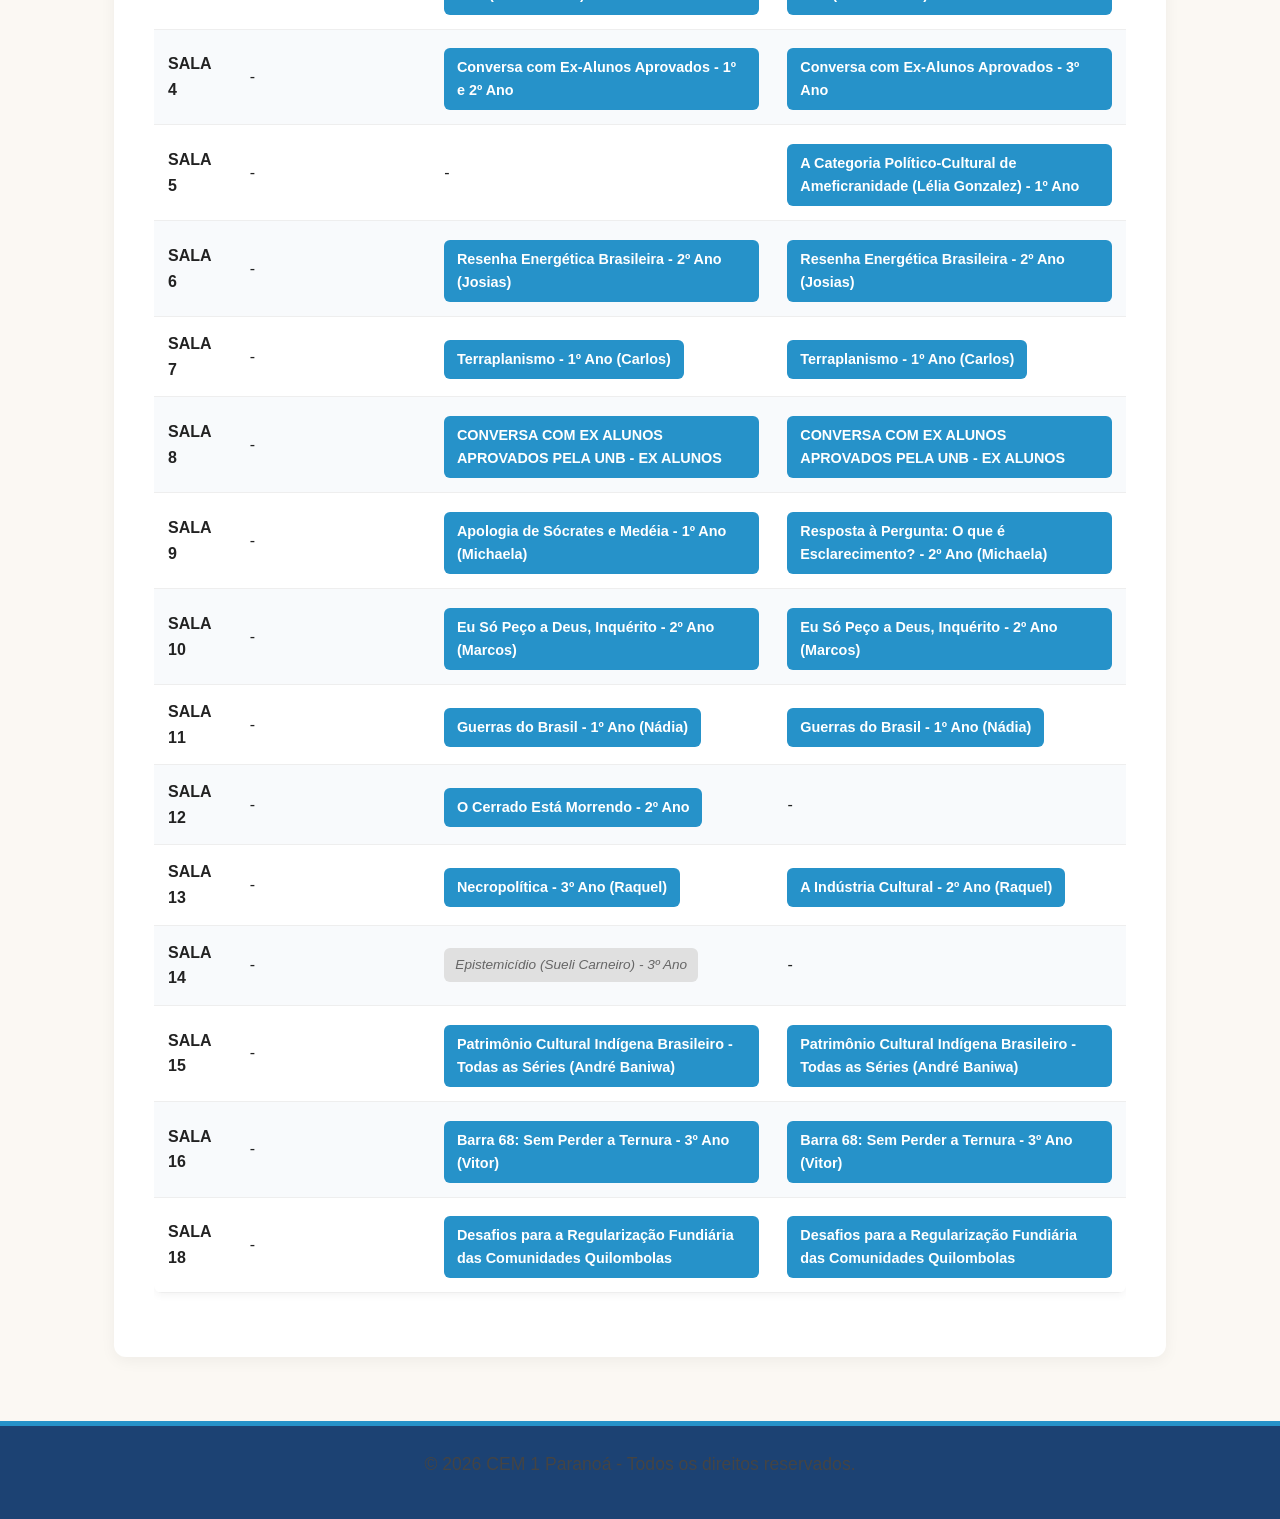
==== commit 50685c9b: "Add files via upload" ====
--- a/forminscricao.html
+++ b/forminscricao.html
@@ -14,6 +14,7 @@
         </div>
         <h1>Festival do PAS 2026</h1>
         <p class="header-subtitle">Inscrições para as Oficinas de Ciências Humanas - 19 de Agosto</p>
+        <p class="header-subtitle">Estude com a plataforma de estudo orientado <a href="https://educonectado.base44.app/Home" target="_blank" class="link-base44">BASE44</a></p> 
         <nav>
             <a href="index.html">Início</a>
             <a href="inscricao.html" class="nav-active">Regras & Inscrição</a>
@@ -100,7 +101,7 @@
                             <td><strong>SALA 5</strong></td>
                             <td>-</td>
                             <td>-</td>
-                            <td><span class="status-pendente">A Categoria Político-Cultural de Ameficranidade (Lélia Gonzalez) - 1º Ano</span></td>
+                            <td><a href="" target="_blank" class="oficina-link">A Categoria Político-Cultural de Ameficranidade (Lélia Gonzalez) - 1º Ano</a></td>
                         </tr>
                         <tr>
                             <td><strong>SALA 6</strong></td>
@@ -187,4 +188,4 @@
 
     <script src="script.js"></script>
 </body>
-</html>
+</html>
